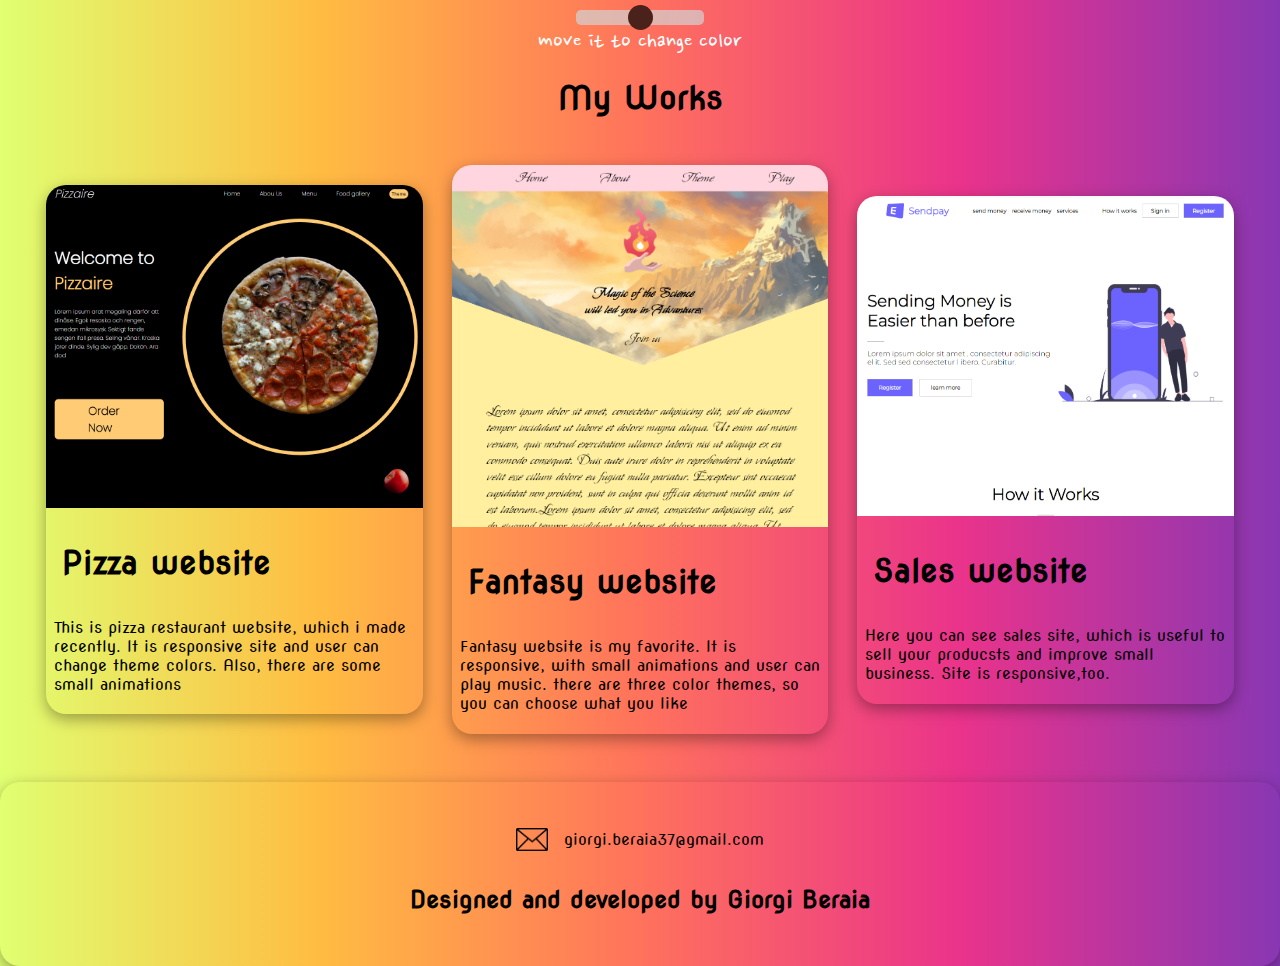
==== index.html @ e52bac01 "Add files via upload" ====
<!DOCTYPE html>
<html lang="en">
<head>
    <meta charset="UTF-8">
    <meta http-equiv="X-UA-Compatible" content="IE=edge">
    <meta name="viewport" content="width=device-width, initial-scale=1.0">
    <title>Giogi Beraia's Portfolio</title>
    <!-- css style -->
    <link rel="stylesheet" href="./styles/style.css">
    <!-- js script -->
    <script defer src="./scripts/apps.js"></script>
    <!-- header logo -->
    <link rel="icon" href="./images/icon.png">
</head>
<body class="b3">

    <div class="flex">
    <input type="range" name="" id="input_range" min="1" max="6" class="slider" onchange="change()" oninput="change()" step="0.1">
    </div>
    <div class="flex"><p class="click">move it to change color</p></div>
    <h1 class="flex h1c">My Works</h1>
    <section class="section">
        <div class="container">
            <a href="https://kingfingolfin.github.io/Pizza-site/" target="_blank">
                <img src="./images/pizza2.png" alt="pizza website">
                <h1>Pizza website</h1>
                <p>This is pizza restaurant website, which i made recently. It is responsive site and user can change theme colors. Also, there are some small animations
                </p>
            </a>
        </div>

        <div class="container">
            <a href="https://kingfingolfin.github.io/Magic/" target="_blank">
                <img src="./images/fantasy3.png" alt="fantasy website">
                <h1>Fantasy website</h1>
                <p>Fantasy website is my favorite. It is responsive, with small animations and user can play music. there are three color themes, so you can choose what you like</p>
            </a>
        </div>

        <div class="container">
            <a href="https://kingfingolfin.github.io/Sales-site/" target="_blank">
                <img src="./images/sales.png" alt="sales website">
                <h1>Sales website</h1>
                <p>Here you can see sales site, which is useful to sell your producsts and improve small business. Site is responsive,too.</p>
            </a>
        </div>

    </section>

    <div class="footer">
        <div class="flex cMail">
            <img src="./images/mail2.png" alt="email" id="mail"> 
            <p>giorgi.beraia37@gmail.com</p>
        </div>
        <h2 id="lastH">Designed and developed by Giorgi Beraia</h2>
    </div>
</body>
</html>
---- styles/style.css ----
@import url('https://fonts.googleapis.com/css2?family=Nova+Round&display=swap');
@import url('https://fonts.googleapis.com/css2?family=Nanum+Pen+Script&display=swap');
.b4{
    background-image: radial-gradient(circle, #ff5c6b, #f66db9, #c392f4, #71b2ff, #00c8ff);
}
.b2{
    background-image: radial-gradient(circle, #ffbf5c, #ff9058, #ff5f6a, #e73287, #b125a6);
}
.b1{
    background-image: linear-gradient(to left, #f17300, #ff7688, #f9a0db, #d2caf9, #dbe4ee);
}
.b3{
    background-image: linear-gradient(to right, #e0ff71, #ffbc42, #ff725c, #ea338b, #8837b3);
}
.b5{
    background-image: linear-gradient(to left, #ff0f0f86, #ff005951, #ff2c9260, #fe5ac749, #de06ff);
}
.b6{
    background-image: radial-gradient(circle, #948dac, #7c7597, #665f83, #4f496f, #39345c);
}
html{
    font-family: 'Nova Round', cursive;
}
body{
    margin-bottom: 0;
    margin-left: 0;
    margin-right: 0;
    animation: open 2s ease-in-out;
}
@keyframes open{
	from{
		opacity: 0;
	}
	to{
		opacity: 1;
	}
}
.click{
    margin: auto;
    font-size: 1.5em;
    color: white;
    font-family: 'Nanum Pen Script', cursive;
}
.flex{
    display: flex;
    justify-content: center;
}
#input_range{
    width: 10vw;
}
.section{
    margin: 2em 2em;
    display: flex;
    align-items: center;
    justify-content: space-around;
}
.container{
    box-shadow: rgba(0, 0, 0, 0.35) 0px 5px 15px;
    margin: 1em 0;
    width: 31%;
    border-radius: 20px;
    transition: 0.5s;
}
.container img{
    border-top-left-radius: 20px;
    border-top-right-radius: 20px;
    max-width: 100%;
}
.container a{
    color: black;
    text-decoration: none;
}
.container h1, .container p{
    padding: 0.3em  0.5em;
}
::selection{
    background-color:#051937;
    color:#00f47c;
}
.h1c{ 
    font-size: 2rem;
}
.container:hover {
    transform: translateY(-50px);
  }
@media (max-width:1065px){
    .section{
        flex-direction: column;
        margin-top: 2em;
    }
    .container{
        width: 70%;
    }
    #input_range{
        width: 50vw;
    }
}
@media(max-width:400px){
    .section{
        margin: 2em 0;
    }
    .container{
        width: 100%;
    }
}
.slider {
    -webkit-appearance: none;
    width: 100%;
    height: 15px;
    border-radius: 5px;  
    background: #d3d3d3;
    outline: none;
    opacity: 0.7;
    -webkit-transition: .2s;
    transition: opacity .2s;
  }
  
  .slider::-webkit-slider-thumb {
    -webkit-appearance: none;
    appearance: none;
    width: 25px;
    height: 25px;
    border-radius: 50%; 
    background: black;
    cursor: pointer;
  }
#mail{
    object-fit:contain;
    width: 2em;
}
.cMail p{
    margin-left: 1em;
}
.footer{
    padding: 2em;
    box-shadow: rgba(0, 0, 0, 0.35) 0px 5px 15px;
    border-radius: 20px;
    transition: 0.5s;
}
#lastH{
    text-align: center;
}
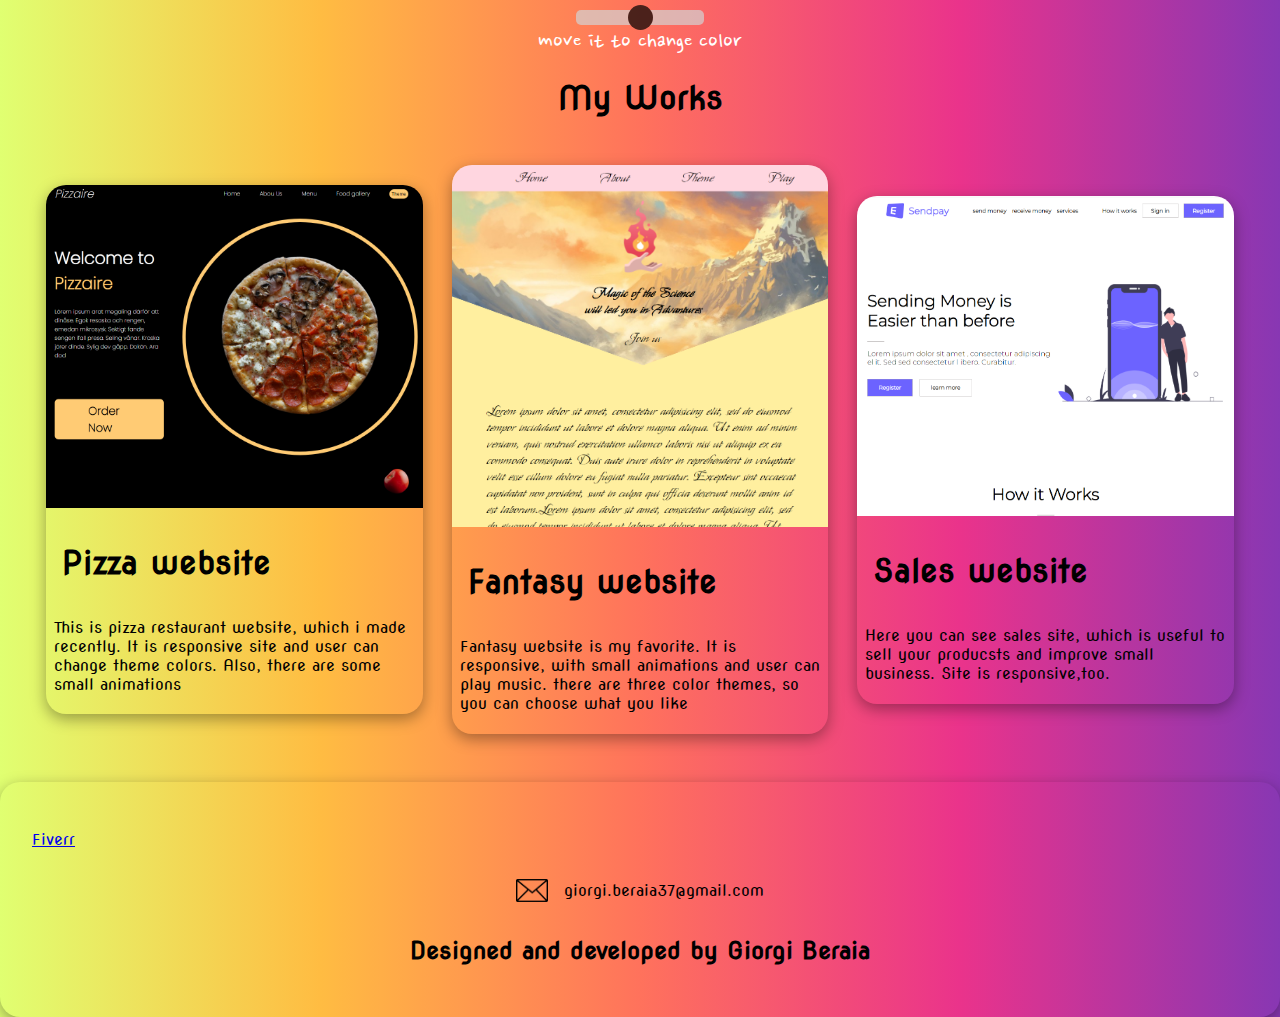
==== commit ce2935ab: "Update index.html" ====
--- a/index.html
+++ b/index.html
@@ -48,6 +48,7 @@
     </section>
 
     <div class="footer">
+        <p id="footP"><a target="_blank" href="https://www.fiverr.com/georgeberaia/create-sites-from-your-figma-xd-photoshop-design ">Fiverr</a></p>
         <div class="flex cMail">
             <img src="./images/mail2.png" alt="email" id="mail"> 
             <p>giorgi.beraia37@gmail.com</p>
@@ -55,4 +56,4 @@
         <h2 id="lastH">Designed and developed by Giorgi Beraia</h2>
     </div>
 </body>
-</html>+</html>
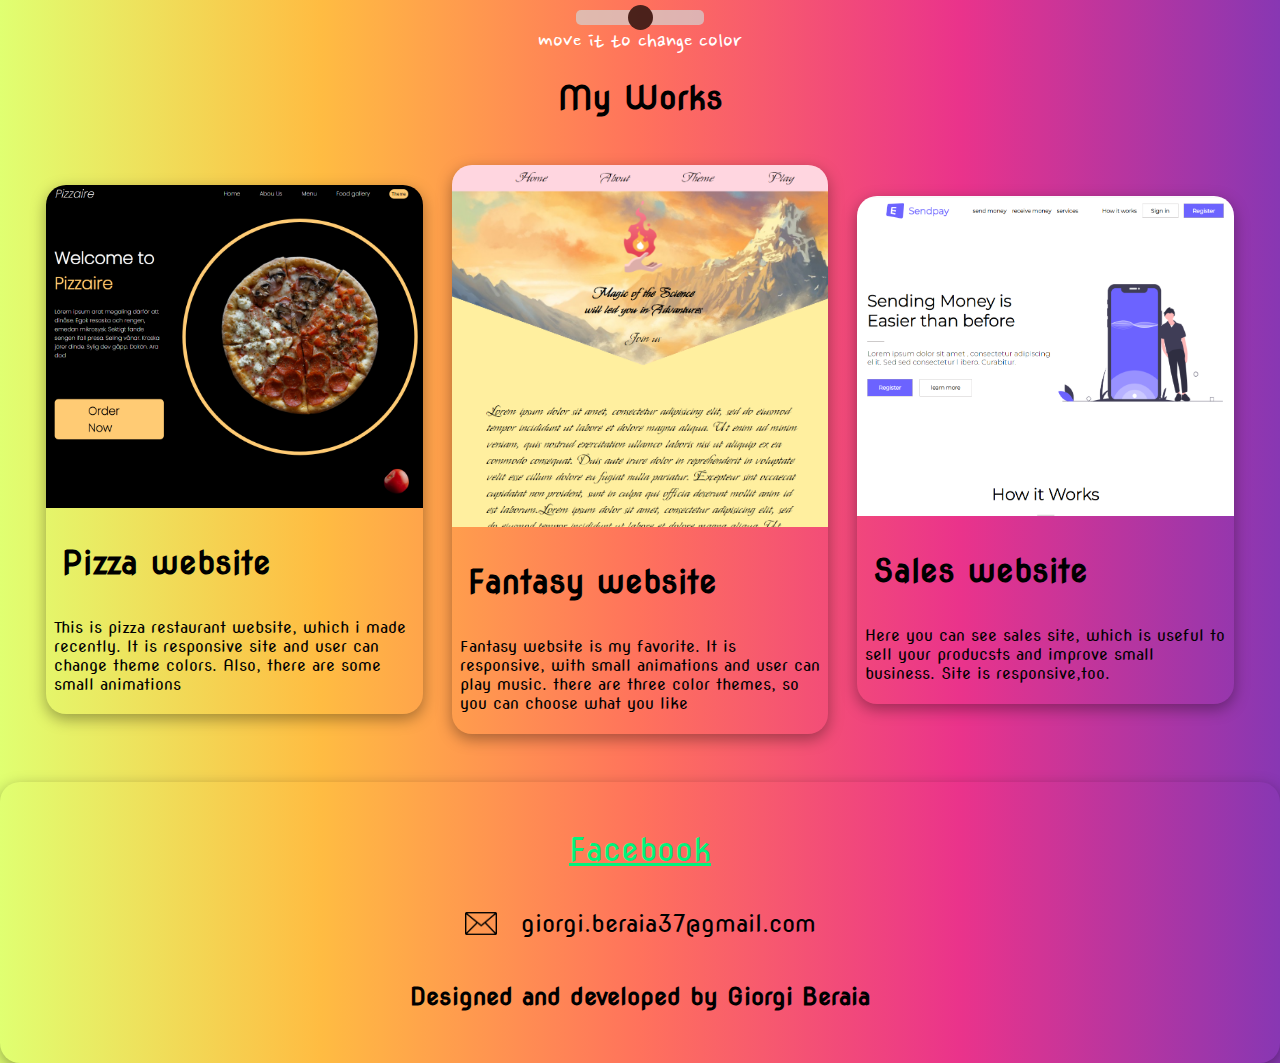
==== commit dd5baadd: "Update index.html" ====
--- a/index.html
+++ b/index.html
@@ -4,7 +4,7 @@
     <meta charset="UTF-8">
     <meta http-equiv="X-UA-Compatible" content="IE=edge">
     <meta name="viewport" content="width=device-width, initial-scale=1.0">
-    <title>Giogi Beraia's Portfolio</title>
+    <title>Great Development</title>
     <!-- css style -->
     <link rel="stylesheet" href="./styles/style.css">
     <!-- js script -->
@@ -48,7 +48,7 @@
     </section>
 
     <div class="footer">
-        <p id="footP"><a target="_blank" href="https://www.fiverr.com/georgeberaia/create-sites-from-your-figma-xd-photoshop-design ">Fiverr</a></p>
+        <p id="footP"><a target="_blank" href="https://www.facebook.com/profile.php?id=100087268394740">Facebook</a></p>
         <div class="flex cMail">
             <img src="./images/mail2.png" alt="email" id="mail"> 
             <p>giorgi.beraia37@gmail.com</p>
--- a/styles/style.css
+++ b/styles/style.css
@@ -130,6 +130,7 @@
 }
 .cMail p{
     margin-left: 1em;
+	font-size: 1.5em;
 }
 .footer{
     padding: 2em;
@@ -140,3 +141,10 @@
 #lastH{
     text-align: center;
 }
+#footP{
+    text-align: center;
+}
+#footP a{
+    font-size: 2em;
+    color:#00f47c;
+}
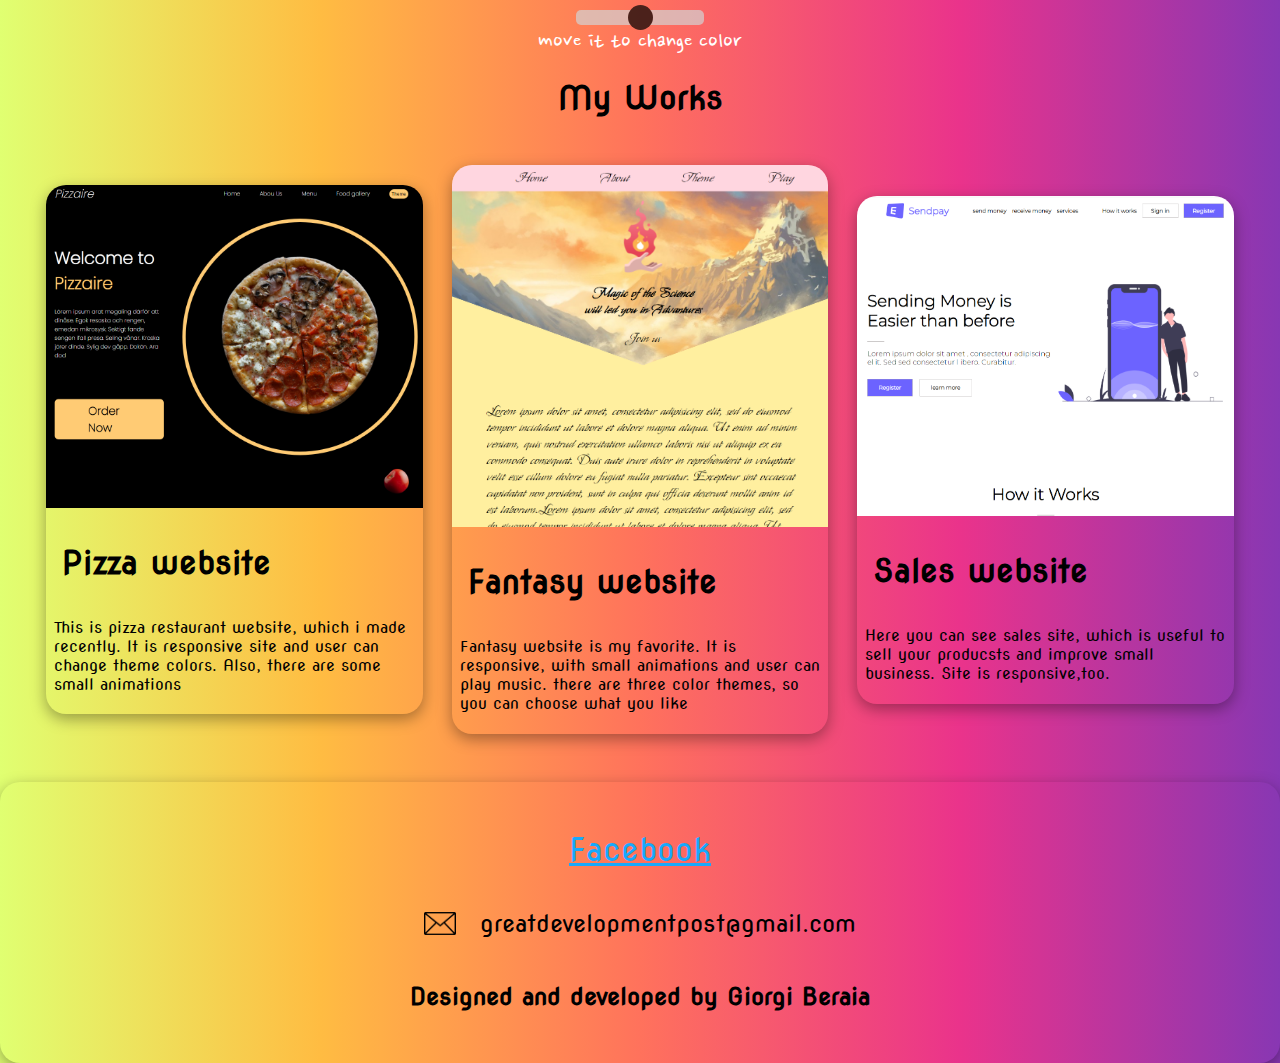
==== commit a60fbbf7: "Update index.html" ====
--- a/index.html
+++ b/index.html
@@ -51,7 +51,7 @@
         <p id="footP"><a target="_blank" href="https://www.facebook.com/profile.php?id=100087268394740">Facebook</a></p>
         <div class="flex cMail">
             <img src="./images/mail2.png" alt="email" id="mail"> 
-            <p>giorgi.beraia37@gmail.com</p>
+            <p>greatdevelopmentpost@gmail.com</p>
         </div>
         <h2 id="lastH">Designed and developed by Giorgi Beraia</h2>
     </div>
--- a/styles/style.css
+++ b/styles/style.css
@@ -146,5 +146,5 @@
 }
 #footP a{
     font-size: 2em;
-    color:#00f47c;
+    color:#17A9FD;
 }
